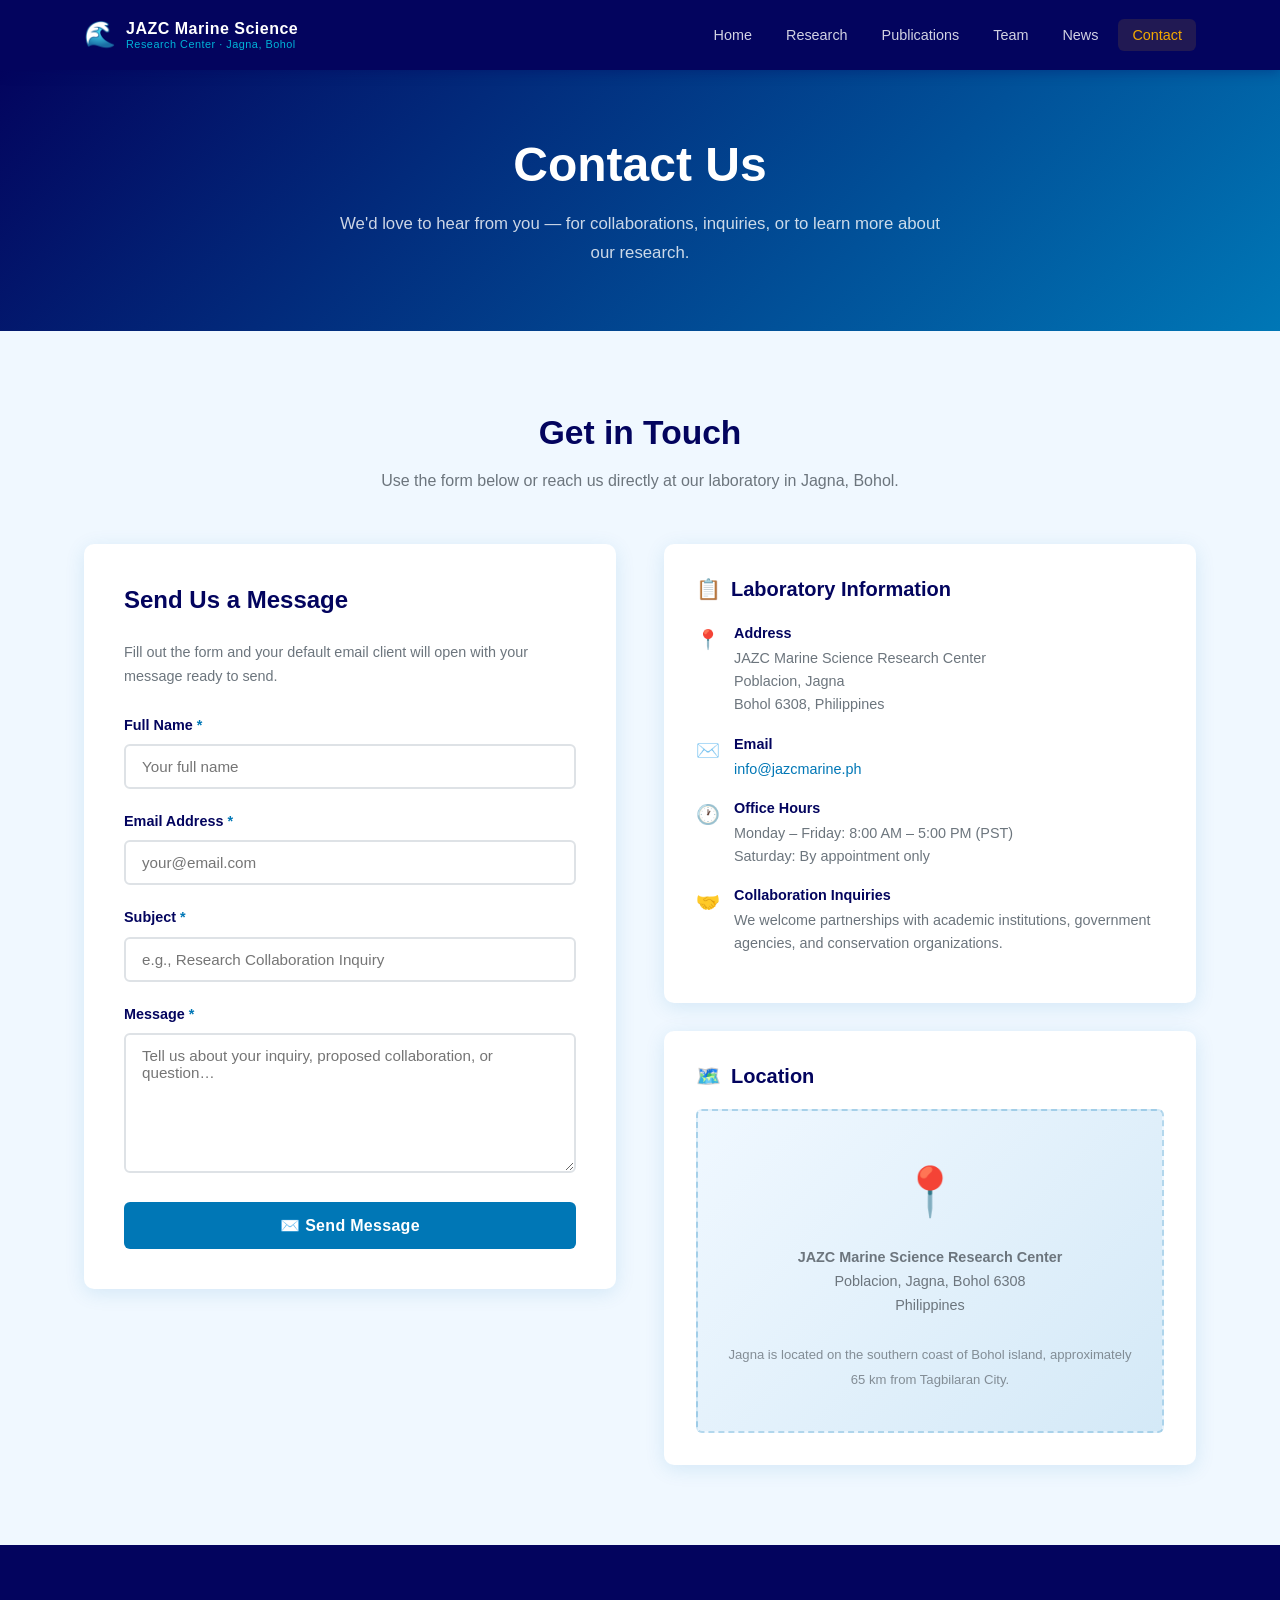
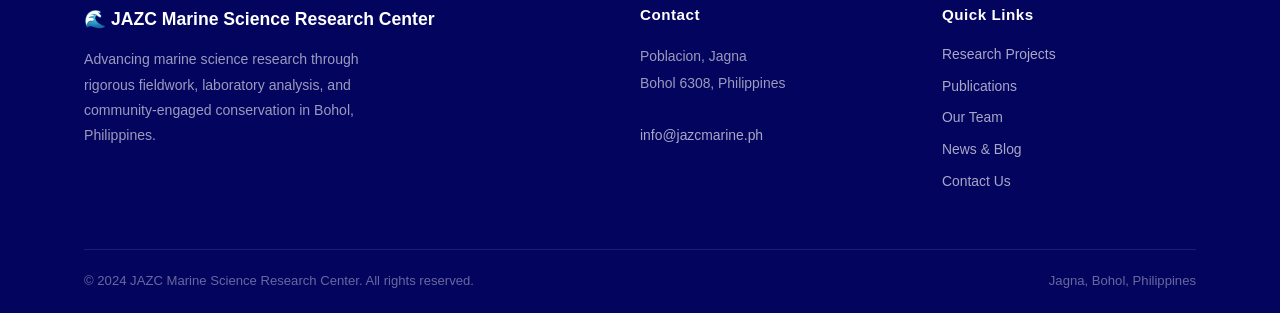
==== contact.html @ 517ee692 "Initial build: JAZC Marine Science Research Center website" ====
<!DOCTYPE html>
<html lang="en">
<head>
  <meta charset="UTF-8" />
  <meta name="viewport" content="width=device-width, initial-scale=1.0" />
  <meta name="description" content="Contact — JAZC Marine Science Research Center. Reach out for research collaborations, inquiries, or to visit our laboratory in Jagna, Bohol." />
  <title>Contact | JAZC Marine Science Research Center</title>
  <link rel="icon" href="data:image/svg+xml,<svg xmlns='http://www.w3.org/2000/svg' viewBox='0 0 100 100'><text y='.9em' font-size='90'>🌊</text></svg>" />
  <link rel="stylesheet" href="style.css" />
</head>
<body class="page-body">

  <!-- ── Navigation ── -->
  <nav class="navbar" role="navigation" aria-label="Main navigation">
    <div class="container">
      <a href="index.html" class="nav-brand" aria-label="JAZC Marine Science Research Center home">
        <span class="brand-icon" aria-hidden="true">🌊</span>
        <span class="brand-text">
          <span class="brand-name">JAZC Marine Science</span>
          <span class="brand-sub">Research Center · Jagna, Bohol</span>
        </span>
      </a>
      <button class="hamburger" aria-label="Toggle navigation menu" aria-expanded="false" aria-controls="nav-menu">
        <span aria-hidden="true"></span>
        <span aria-hidden="true"></span>
        <span aria-hidden="true"></span>
      </button>
      <ul class="nav-links" id="nav-menu" role="menubar">
        <li role="none"><a href="index.html"        class="nav-link" role="menuitem">Home</a></li>
        <li role="none"><a href="research.html"     class="nav-link" role="menuitem">Research</a></li>
        <li role="none"><a href="publications.html" class="nav-link" role="menuitem">Publications</a></li>
        <li role="none"><a href="team.html"         class="nav-link" role="menuitem">Team</a></li>
        <li role="none"><a href="news.html"         class="nav-link" role="menuitem">News</a></li>
        <li role="none"><a href="contact.html"      class="nav-link active" role="menuitem" aria-current="page">Contact</a></li>
      </ul>
    </div>
  </nav>

  <main>
    <!-- ── Page Header ── -->
    <header class="page-header" aria-labelledby="page-title">
      <div class="container">
        <h1 id="page-title">Contact Us</h1>
        <p>We'd love to hear from you — for collaborations, inquiries, or to learn more about our research.</p>
      </div>
    </header>

    <!-- ── Contact Section ── -->
    <section class="contact-section" aria-labelledby="contact-heading">
      <div class="container">
        <h2 id="contact-heading" class="section-title">Get in Touch</h2>
        <p class="section-subtitle">Use the form below or reach us directly at our laboratory in Jagna, Bohol.</p>

        <div class="contact-grid">

          <!-- Left: Form -->
          <div class="contact-form-wrap">
            <h2>Send Us a Message</h2>
            <p style="color:var(--muted);font-size:0.9rem;margin-bottom:24px;">Fill out the form and your default email client will open with your message ready to send.</p>
            <form id="contact-form" novalidate aria-label="Contact form">
              <div class="form-group">
                <label for="name">Full Name <span aria-hidden="true" style="color:var(--primary)">*</span></label>
                <input
                  type="text"
                  id="name"
                  name="name"
                  placeholder="Your full name"
                  required
                  autocomplete="name"
                  aria-required="true"
                />
              </div>
              <div class="form-group">
                <label for="email">Email Address <span aria-hidden="true" style="color:var(--primary)">*</span></label>
                <input
                  type="email"
                  id="email"
                  name="email"
                  placeholder="your@email.com"
                  required
                  autocomplete="email"
                  aria-required="true"
                />
              </div>
              <div class="form-group">
                <label for="subject">Subject <span aria-hidden="true" style="color:var(--primary)">*</span></label>
                <input
                  type="text"
                  id="subject"
                  name="subject"
                  placeholder="e.g., Research Collaboration Inquiry"
                  required
                  aria-required="true"
                />
              </div>
              <div class="form-group">
                <label for="message">Message <span aria-hidden="true" style="color:var(--primary)">*</span></label>
                <textarea
                  id="message"
                  name="message"
                  placeholder="Tell us about your inquiry, proposed collaboration, or question…"
                  required
                  aria-required="true"
                  rows="6"
                ></textarea>
              </div>
              <div id="form-error" role="alert" style="color:#c0392b;font-size:0.88rem;margin-bottom:16px;display:none;"></div>
              <button type="submit" class="btn btn-primary" style="width:100%;font-size:1rem;padding:14px;">
                <span aria-hidden="true">✉️</span> Send Message
              </button>
            </form>
          </div>

          <!-- Right: Info + Map -->
          <div class="contact-info-wrap">
            <div class="contact-info-card">
              <h3><span aria-hidden="true">📋</span> Laboratory Information</h3>
              <div class="info-item">
                <span class="info-icon" aria-hidden="true">📍</span>
                <div class="info-text">
                  <strong>Address</strong>
                  JAZC Marine Science Research Center<br>
                  Poblacion, Jagna<br>
                  Bohol 6308, Philippines
                </div>
              </div>
              <div class="info-item">
                <span class="info-icon" aria-hidden="true">✉️</span>
                <div class="info-text">
                  <strong>Email</strong>
                  <a href="mailto:info@jazcmarine.ph">info@jazcmarine.ph</a>
                </div>
              </div>
              <div class="info-item">
                <span class="info-icon" aria-hidden="true">🕐</span>
                <div class="info-text">
                  <strong>Office Hours</strong>
                  Monday – Friday: 8:00 AM – 5:00 PM (PST)<br>
                  Saturday: By appointment only
                </div>
              </div>
              <div class="info-item">
                <span class="info-icon" aria-hidden="true">🤝</span>
                <div class="info-text">
                  <strong>Collaboration Inquiries</strong>
                  We welcome partnerships with academic institutions, government agencies, and conservation organizations.
                </div>
              </div>
            </div>

            <!-- Map Placeholder -->
            <div class="contact-info-card">
              <h3><span aria-hidden="true">🗺️</span> Location</h3>
              <div class="map-placeholder" role="img" aria-label="Map placeholder showing laboratory location in Jagna, Bohol, Philippines">
                <span class="map-icon" aria-hidden="true">📍</span>
                <strong>JAZC Marine Science Research Center</strong><br>
                Poblacion, Jagna, Bohol 6308<br>
                Philippines<br><br>
                <span style="font-size:0.82rem;opacity:0.8">Jagna is located on the southern coast of Bohol island, approximately 65 km from Tagbilaran City.</span>
              </div>
            </div>
          </div>

        </div>
      </div>
    </section>
  </main>

  <!-- ── Footer ── -->
  <footer class="footer" role="contentinfo">
    <div class="container">
      <div class="footer-grid">
        <div class="footer-brand">
          <span class="brand-name">🌊 JAZC Marine Science Research Center</span>
          <p>Advancing marine science research through rigorous fieldwork, laboratory analysis, and community-engaged conservation in Bohol, Philippines.</p>
        </div>
        <div class="footer-col">
          <h4>Contact</h4>
          <address>
            Poblacion, Jagna<br>
            Bohol 6308, Philippines<br><br>
            <a href="mailto:info@jazcmarine.ph">info@jazcmarine.ph</a>
          </address>
        </div>
        <div class="footer-col">
          <h4>Quick Links</h4>
          <nav aria-label="Footer navigation">
            <a href="research.html">Research Projects</a>
            <a href="publications.html">Publications</a>
            <a href="team.html">Our Team</a>
            <a href="news.html">News &amp; Blog</a>
            <a href="contact.html">Contact Us</a>
          </nav>
        </div>
      </div>
      <div class="footer-bottom">
        <p>&copy; 2024 JAZC Marine Science Research Center. All rights reserved.</p>
        <p>Jagna, Bohol, Philippines</p>
      </div>
    </div>
  </footer>

  <script>
    // ── Hamburger ──
    const hamburger = document.querySelector('.hamburger');
    const navLinks  = document.querySelector('.nav-links');
    hamburger.addEventListener('click', () => {
      const expanded = hamburger.getAttribute('aria-expanded') === 'true';
      hamburger.setAttribute('aria-expanded', String(!expanded));
      navLinks.classList.toggle('open');
    });
    document.addEventListener('click', (e) => {
      if (!hamburger.contains(e.target) && !navLinks.contains(e.target)) {
        hamburger.setAttribute('aria-expanded', 'false');
        navLinks.classList.remove('open');
      }
    });

    // ── Contact Form (mailto) ──
    document.getElementById('contact-form').addEventListener('submit', (e) => {
      e.preventDefault();

      const name    = document.getElementById('name').value.trim();
      const email   = document.getElementById('email').value.trim();
      const subject = document.getElementById('subject').value.trim();
      const message = document.getElementById('message').value.trim();
      const errorEl = document.getElementById('form-error');

      // Basic validation
      if (!name || !email || !subject || !message) {
        errorEl.textContent = 'Please fill in all required fields.';
        errorEl.style.display = 'block';
        return;
      }

      const emailRegex = /^[^\s@]+@[^\s@]+\.[^\s@]+$/;
      if (!emailRegex.test(email)) {
        errorEl.textContent = 'Please enter a valid email address.';
        errorEl.style.display = 'block';
        return;
      }

      errorEl.style.display = 'none';

      const body = `Dear JAZC Marine Science Research Center,\n\nMy name is ${name} (${email}).\n\n${message}\n\nBest regards,\n${name}`;
      const mailto = `mailto:info@jazcmarine.ph?subject=${encodeURIComponent(subject)}&body=${encodeURIComponent(body)}`;
      window.location.href = mailto;
    });

    // Clear error on input
    ['name','email','subject','message'].forEach(id => {
      document.getElementById(id).addEventListener('input', () => {
        document.getElementById('form-error').style.display = 'none';
      });
    });
  </script>
</body>
</html>
---- style.css ----
/* ============================================================
   JAZC Marine Science Research Center — Main Stylesheet
   ============================================================ */

/* ── CSS Variables ── */
:root {
  --primary:       #0077b6;
  --primary-dark:  #005f92;
  --primary-light: #00b4d8;
  --secondary:     #ffffff;
  --accent:        #f4a900;
  --accent-dark:   #d4920a;
  --dark:          #03045e;
  --body-text:     #2c3e50;
  --muted:         #6c757d;
  --light-bg:      #f0f8ff;
  --card-bg:       #ffffff;
  --border:        #dee2e6;
  --shadow:        0 4px 20px rgba(0, 119, 182, 0.12);
  --shadow-hover:  0 8px 30px rgba(0, 119, 182, 0.22);
  --radius:        10px;
  --radius-sm:     6px;
  --transition:    0.3s ease;
  --nav-height:    70px;
  --font:          'Segoe UI', Tahoma, Geneva, Verdana, sans-serif;
}

/* ── Reset & Base ── */
*, *::before, *::after {
  margin: 0;
  padding: 0;
  box-sizing: border-box;
}

html {
  scroll-behavior: smooth;
  font-size: 16px;
}

body {
  font-family: var(--font);
  color: var(--body-text);
  background: var(--secondary);
  line-height: 1.7;
  -webkit-font-smoothing: antialiased;
}

img {
  max-width: 100%;
  display: block;
}

a {
  color: var(--primary);
  text-decoration: none;
  transition: color var(--transition);
}

a:hover {
  color: var(--primary-dark);
}

ul {
  list-style: none;
}

/* ── Page Fade-in Animation ── */
@keyframes fadeInUp {
  from { opacity: 0; transform: translateY(24px); }
  to   { opacity: 1; transform: translateY(0); }
}

@keyframes fadeIn {
  from { opacity: 0; }
  to   { opacity: 1; }
}

.page-body {
  animation: fadeIn 0.6s ease forwards;
}

/* ── Layout / Container ── */
.container {
  max-width: 1160px;
  margin: 0 auto;
  padding: 0 24px;
}

section {
  padding: 80px 0;
}

/* ── Typography ── */
h1, h2, h3, h4, h5 {
  line-height: 1.3;
  color: var(--dark);
}

h1 { font-size: clamp(2rem, 5vw, 3rem); }
h2 { font-size: clamp(1.5rem, 3vw, 2.1rem); }
h3 { font-size: 1.25rem; }
h4 { font-size: 1.05rem; }

.section-title {
  text-align: center;
  margin-bottom: 12px;
  color: var(--dark);
}

.section-subtitle {
  text-align: center;
  color: var(--muted);
  margin-bottom: 50px;
  max-width: 600px;
  margin-left: auto;
  margin-right: auto;
}

/* ── Buttons ── */
.btn {
  display: inline-block;
  padding: 12px 28px;
  border-radius: var(--radius-sm);
  font-size: 0.95rem;
  font-weight: 600;
  cursor: pointer;
  border: none;
  transition: all var(--transition);
  text-align: center;
  letter-spacing: 0.3px;
}

.btn-primary {
  background: var(--primary);
  color: var(--secondary);
}

.btn-primary:hover {
  background: var(--primary-dark);
  color: var(--secondary);
  transform: translateY(-2px);
  box-shadow: 0 6px 20px rgba(0, 119, 182, 0.35);
}

.btn-accent {
  background: var(--accent);
  color: var(--dark);
}

.btn-accent:hover {
  background: var(--accent-dark);
  color: var(--dark);
  transform: translateY(-2px);
  box-shadow: 0 6px 20px rgba(244, 169, 0, 0.4);
}

.btn-outline {
  background: transparent;
  color: var(--primary);
  border: 2px solid var(--primary);
}

.btn-outline:hover {
  background: var(--primary);
  color: white;
  transform: translateY(-2px);
}

.btn-ghost {
  background: rgba(255, 255, 255, 0.15);
  color: white;
  border: 2px solid rgba(255, 255, 255, 0.5);
}

.btn-ghost:hover {
  background: rgba(255, 255, 255, 0.28);
  color: white;
  border-color: rgba(255, 255, 255, 0.85);
  transform: translateY(-2px);
  box-shadow: 0 6px 20px rgba(0, 0, 0, 0.2);
}

.btn-sm {
  padding: 8px 18px;
  font-size: 0.85rem;
}

/* ── Navbar ── */
.navbar {
  position: sticky;
  top: 0;
  z-index: 1000;
  background: var(--dark);
  height: var(--nav-height);
  box-shadow: 0 2px 12px rgba(3, 4, 94, 0.3);
}

.navbar .container {
  display: flex;
  align-items: center;
  justify-content: space-between;
  height: 100%;
}

.nav-brand {
  display: flex;
  align-items: center;
  gap: 10px;
  text-decoration: none;
}

.nav-brand .brand-icon {
  font-size: 1.6rem;
  line-height: 1;
}

.nav-brand .brand-text {
  display: flex;
  flex-direction: column;
  line-height: 1.2;
}

.nav-brand .brand-name {
  font-size: 1rem;
  font-weight: 700;
  color: var(--secondary);
  letter-spacing: 0.5px;
}

.nav-brand .brand-sub {
  font-size: 0.68rem;
  color: var(--primary-light);
  letter-spacing: 0.5px;
  font-weight: 400;
}

.nav-links {
  display: flex;
  align-items: center;
  gap: 6px;
}

.nav-links .nav-link {
  color: rgba(255, 255, 255, 0.82);
  padding: 8px 14px;
  border-radius: var(--radius-sm);
  font-size: 0.9rem;
  font-weight: 500;
  transition: all var(--transition);
  position: relative;
}

.nav-links .nav-link:hover,
.nav-links .nav-link.active {
  color: var(--secondary);
  background: rgba(255, 255, 255, 0.1);
}

.nav-links .nav-link.active {
  color: var(--accent);
  background: rgba(244, 169, 0, 0.12);
}

/* Hamburger */
.hamburger {
  display: none;
  flex-direction: column;
  gap: 5px;
  background: none;
  border: none;
  cursor: pointer;
  padding: 8px;
  border-radius: 4px;
  transition: background var(--transition);
}

.hamburger:hover {
  background: rgba(255,255,255,0.1);
}

.hamburger span {
  display: block;
  width: 24px;
  height: 2px;
  background: white;
  border-radius: 2px;
  transition: all var(--transition);
}

.hamburger[aria-expanded="true"] span:nth-child(1) {
  transform: translateY(7px) rotate(45deg);
}
.hamburger[aria-expanded="true"] span:nth-child(2) {
  opacity: 0;
}
.hamburger[aria-expanded="true"] span:nth-child(3) {
  transform: translateY(-7px) rotate(-45deg);
}

/* ── Hero Section ── */
.hero {
  min-height: calc(100vh - var(--nav-height));
  background:
    linear-gradient(160deg, rgba(3,4,94,0.88) 0%, rgba(0,119,182,0.75) 60%, rgba(0,180,216,0.6) 100%),
    radial-gradient(ellipse at top right, #00b4d8 0%, #0077b6 40%, #03045e 100%);
  display: flex;
  align-items: center;
  justify-content: center;
  text-align: center;
  padding: 60px 24px;
  position: relative;
  overflow: hidden;
}

.hero::before {
  content: '';
  position: absolute;
  inset: 0;
  background: url("data:image/svg+xml,%3Csvg xmlns='http://www.w3.org/2000/svg' viewBox='0 0 1440 120'%3E%3Cpath fill='rgba(255,255,255,0.04)' d='M0,64L48,69.3C96,75,192,85,288,80C384,75,480,53,576,48C672,43,768,53,864,64C960,75,1056,85,1152,80C1248,75,1344,53,1392,42.7L1440,32L1440,120L0,120Z'/%3E%3C/svg%3E") bottom / cover no-repeat;
}

.hero-content {
  max-width: 780px;
  animation: fadeInUp 0.9s ease forwards;
}

.hero-badge {
  display: inline-block;
  background: rgba(244, 169, 0, 0.2);
  color: var(--accent);
  border: 1px solid rgba(244, 169, 0, 0.4);
  padding: 6px 18px;
  border-radius: 50px;
  font-size: 0.8rem;
  font-weight: 600;
  letter-spacing: 1.5px;
  text-transform: uppercase;
  margin-bottom: 24px;
}

.hero h1 {
  color: white;
  font-size: clamp(2.2rem, 5vw, 3.4rem);
  margin-bottom: 20px;
  text-shadow: 0 2px 8px rgba(0,0,0,0.2);
}

.hero-tagline {
  font-size: clamp(1rem, 2vw, 1.25rem);
  color: rgba(255, 255, 255, 0.88);
  margin-bottom: 16px;
  line-height: 1.6;
}

.hero-location {
  font-size: 0.9rem;
  color: rgba(255, 255, 255, 0.65);
  margin-bottom: 40px;
  display: flex;
  align-items: center;
  justify-content: center;
  gap: 6px;
}

.hero-actions {
  display: flex;
  gap: 16px;
  justify-content: center;
  flex-wrap: wrap;
}

.hero .btn-hero {
  padding: 14px 36px;
  font-size: 1rem;
  border-radius: 50px;
}

/* ── Page Header ── */
.page-header {
  background: linear-gradient(135deg, var(--dark) 0%, var(--primary) 100%);
  padding: 64px 0;
  text-align: center;
  color: white;
}

.page-header h1 {
  color: white;
  margin-bottom: 14px;
}

.page-header p {
  color: rgba(255,255,255,0.8);
  font-size: 1.05rem;
  max-width: 600px;
  margin: 0 auto;
}

/* ── Cards ── */
.card {
  background: var(--card-bg);
  border-radius: var(--radius);
  padding: 28px;
  box-shadow: var(--shadow);
  transition: all var(--transition);
  border: 1px solid rgba(0, 119, 182, 0.08);
}

.card:hover {
  transform: translateY(-6px);
  box-shadow: var(--shadow-hover);
  border-color: rgba(0, 119, 182, 0.2);
}

/* ── Mission & Vision ── */
.mission-vision {
  background: var(--light-bg);
}

.mv-grid {
  display: grid;
  grid-template-columns: 1fr 1fr;
  gap: 32px;
}

.mv-card {
  background: white;
  border-radius: var(--radius);
  padding: 40px;
  box-shadow: var(--shadow);
  border-top: 4px solid var(--primary);
  transition: transform var(--transition);
}

.mv-card:hover {
  transform: translateY(-4px);
}

.mv-card.vision {
  border-top-color: var(--accent);
}

.mv-icon {
  font-size: 2.5rem;
  margin-bottom: 16px;
}

.mv-card h3 {
  color: var(--dark);
  font-size: 1.4rem;
  margin-bottom: 16px;
}

.mv-card p {
  color: var(--muted);
  line-height: 1.8;
}

/* ── Research Focus Cards ── */
.focus-cards {
  background: white;
}

.focus-grid {
  display: grid;
  grid-template-columns: repeat(auto-fit, minmax(230px, 1fr));
  gap: 24px;
}

.focus-card {
  text-align: center;
  padding: 36px 24px;
  border-radius: var(--radius);
  background: var(--light-bg);
  border: 1px solid rgba(0, 119, 182, 0.1);
  transition: all var(--transition);
  cursor: default;
}

.focus-card:hover {
  background: var(--primary);
  border-color: var(--primary);
  transform: translateY(-6px);
  box-shadow: var(--shadow-hover);
}

.focus-card:hover h3,
.focus-card:hover p {
  color: white;
}

.focus-icon {
  font-size: 3rem;
  margin-bottom: 16px;
  display: block;
}

.focus-card h3 {
  color: var(--dark);
  margin-bottom: 10px;
  transition: color var(--transition);
}

.focus-card p {
  color: var(--muted);
  font-size: 0.9rem;
  transition: color var(--transition);
}

/* ── Latest News (Homepage) ── */
.latest-news {
  background: var(--light-bg);
}

.news-preview-grid {
  display: grid;
  grid-template-columns: repeat(auto-fit, minmax(300px, 1fr));
  gap: 28px;
  margin-bottom: 40px;
}

.news-preview-card {
  background: white;
  border-radius: var(--radius);
  padding: 28px;
  box-shadow: var(--shadow);
  border-left: 4px solid var(--primary);
  transition: all var(--transition);
  display: flex;
  flex-direction: column;
}

.news-preview-card:hover {
  transform: translateY(-5px);
  box-shadow: var(--shadow-hover);
}

.news-category-tag {
  display: inline-block;
  font-size: 0.72rem;
  font-weight: 700;
  text-transform: uppercase;
  letter-spacing: 1px;
  padding: 4px 12px;
  border-radius: 50px;
  background: rgba(0, 119, 182, 0.1);
  color: var(--primary);
  margin-bottom: 12px;
}

.news-category-tag.field-work { background: rgba(0,150,80,0.1); color: #00693e; }
.news-category-tag.lab-news   { background: rgba(244,169,0,0.15); color: #8a6000; }
.news-category-tag.publications { background: rgba(100,0,150,0.1); color: #5a0080; }

.news-preview-card h3 {
  color: var(--dark);
  font-size: 1.05rem;
  margin-bottom: 10px;
  flex: 1;
}

.news-date {
  font-size: 0.82rem;
  color: var(--muted);
  margin-bottom: 10px;
  display: flex;
  align-items: center;
  gap: 5px;
}

.news-excerpt {
  color: var(--muted);
  font-size: 0.9rem;
  line-height: 1.7;
  margin-bottom: 18px;
}

.news-preview-footer {
  margin-top: auto;
}

.section-cta {
  text-align: center;
}

/* ── CTA Banner ── */
.cta-banner {
  background: linear-gradient(135deg, var(--accent) 0%, var(--accent-dark) 100%);
  padding: 70px 0;
  text-align: center;
}

.cta-banner h2 {
  color: var(--dark);
  font-size: clamp(1.6rem, 3vw, 2.2rem);
  margin-bottom: 14px;
}

.cta-banner p {
  color: rgba(3, 4, 94, 0.75);
  font-size: 1.05rem;
  margin-bottom: 32px;
  max-width: 500px;
  margin-left: auto;
  margin-right: auto;
}

.cta-banner .btn-primary {
  background: var(--dark);
  font-size: 1rem;
  padding: 14px 36px;
}

.cta-banner .btn-primary:hover {
  background: var(--primary);
}

/* ── Filter Buttons ── */
.filter-bar {
  display: flex;
  flex-wrap: wrap;
  gap: 10px;
  margin-bottom: 36px;
}

.filter-btn {
  padding: 9px 20px;
  border: 2px solid var(--border);
  background: white;
  color: var(--muted);
  border-radius: 50px;
  font-size: 0.88rem;
  font-weight: 600;
  cursor: pointer;
  transition: all var(--transition);
}

.filter-btn:hover {
  border-color: var(--primary);
  color: var(--primary);
}

.filter-btn.active {
  background: var(--primary);
  border-color: var(--primary);
  color: white;
}

/* ── Project Cards ── */
.projects-grid {
  display: grid;
  grid-template-columns: repeat(auto-fill, minmax(320px, 1fr));
  gap: 28px;
}

.project-card {
  background: white;
  border-radius: var(--radius);
  padding: 28px;
  box-shadow: var(--shadow);
  border: 1px solid var(--border);
  transition: all var(--transition);
  display: flex;
  flex-direction: column;
  gap: 12px;
}

.project-card:hover {
  transform: translateY(-5px);
  box-shadow: var(--shadow-hover);
  border-color: rgba(0,119,182,0.25);
}

.project-card-header {
  display: flex;
  justify-content: space-between;
  align-items: flex-start;
  gap: 12px;
}

.project-title {
  font-size: 1.05rem;
  font-weight: 700;
  color: var(--dark);
  line-height: 1.4;
  flex: 1;
}

.status-badge {
  display: inline-flex;
  align-items: center;
  gap: 5px;
  font-size: 0.72rem;
  font-weight: 700;
  text-transform: uppercase;
  letter-spacing: 0.8px;
  padding: 4px 12px;
  border-radius: 50px;
  white-space: nowrap;
  flex-shrink: 0;
}

.status-badge.ongoing {
  background: rgba(0, 150, 80, 0.12);
  color: #00693e;
}

.status-badge.ongoing::before { content: '●'; font-size: 0.5rem; }

.status-badge.completed {
  background: rgba(0, 119, 182, 0.1);
  color: var(--primary);
}

.status-badge.completed::before { content: '✓'; }

.project-meta {
  display: flex;
  flex-wrap: wrap;
  gap: 8px;
}

.meta-tag {
  font-size: 0.78rem;
  padding: 3px 10px;
  border-radius: 4px;
  font-weight: 600;
}

.meta-category {
  background: rgba(0, 119, 182, 0.08);
  color: var(--primary);
}

.project-researcher {
  font-size: 0.88rem;
  color: var(--muted);
  display: flex;
  align-items: center;
  gap: 6px;
}

.project-description {
  font-size: 0.9rem;
  color: #555;
  line-height: 1.7;
  flex: 1;
}

.project-date {
  font-size: 0.82rem;
  color: var(--muted);
  border-top: 1px solid var(--border);
  padding-top: 12px;
  margin-top: auto;
}

/* ── Search Bar ── */
.search-bar {
  margin-bottom: 36px;
}

.search-input-wrap {
  position: relative;
  max-width: 520px;
}

.search-icon {
  position: absolute;
  left: 16px;
  top: 50%;
  transform: translateY(-50%);
  font-size: 1rem;
  color: var(--muted);
  pointer-events: none;
}

.search-input {
  width: 100%;
  padding: 14px 16px 14px 44px;
  border: 2px solid var(--border);
  border-radius: var(--radius-sm);
  font-size: 0.95rem;
  font-family: var(--font);
  color: var(--body-text);
  transition: border-color var(--transition);
  outline: none;
}

.search-input:focus {
  border-color: var(--primary);
  box-shadow: 0 0 0 3px rgba(0, 119, 182, 0.12);
}

/* ── Publications ── */
.publications-list {
  display: flex;
  flex-direction: column;
  gap: 20px;
}

.pub-card {
  background: white;
  border-radius: var(--radius);
  padding: 28px;
  box-shadow: var(--shadow);
  border-left: 4px solid var(--primary);
  transition: all var(--transition);
}

.pub-card:hover {
  transform: translateX(4px);
  box-shadow: var(--shadow-hover);
}

.pub-title {
  font-size: 1.05rem;
  font-weight: 700;
  color: var(--dark);
  margin-bottom: 8px;
  line-height: 1.4;
}

.pub-authors {
  font-size: 0.9rem;
  color: var(--body-text);
  margin-bottom: 6px;
}

.pub-citation {
  font-size: 0.88rem;
  color: var(--muted);
  font-style: italic;
  margin-bottom: 14px;
}

.pub-doi {
  display: inline-flex;
  align-items: center;
  gap: 6px;
  font-size: 0.82rem;
  color: var(--primary);
  background: rgba(0,119,182,0.08);
  padding: 5px 14px;
  border-radius: 4px;
  font-weight: 600;
  transition: all var(--transition);
}

.pub-doi:hover {
  background: var(--primary);
  color: white;
}

/* ── Team ── */
.team-grid {
  display: grid;
  grid-template-columns: repeat(auto-fill, minmax(270px, 1fr));
  gap: 28px;
}

.team-card {
  background: white;
  border-radius: var(--radius);
  padding: 36px 28px;
  box-shadow: var(--shadow);
  text-align: center;
  transition: all var(--transition);
  border: 1px solid var(--border);
}

.team-card:hover {
  transform: translateY(-6px);
  box-shadow: var(--shadow-hover);
  border-color: rgba(0,119,182,0.25);
}

.avatar {
  width: 90px;
  height: 90px;
  border-radius: 50%;
  background: linear-gradient(135deg, var(--primary) 0%, var(--dark) 100%);
  display: flex;
  align-items: center;
  justify-content: center;
  font-size: 1.6rem;
  font-weight: 700;
  color: white;
  margin: 0 auto 20px;
  letter-spacing: 1px;
  box-shadow: 0 4px 15px rgba(0, 119, 182, 0.3);
}

.team-name {
  font-size: 1.1rem;
  font-weight: 700;
  color: var(--dark);
  margin-bottom: 6px;
}

.team-role {
  font-size: 0.88rem;
  color: var(--primary);
  font-weight: 600;
  margin-bottom: 8px;
}

.team-specialization {
  font-size: 0.85rem;
  color: var(--muted);
  margin-bottom: 20px;
  line-height: 1.5;
}

.team-links {
  display: flex;
  gap: 10px;
  justify-content: center;
  flex-wrap: wrap;
}

.team-link {
  font-size: 0.8rem;
  padding: 5px 14px;
  border-radius: 4px;
  border: 1px solid var(--border);
  color: var(--muted);
  transition: all var(--transition);
  display: flex;
  align-items: center;
  gap: 5px;
}

.team-link:hover {
  border-color: var(--primary);
  color: var(--primary);
  background: rgba(0,119,182,0.06);
}

/* ── News Cards ── */
.news-grid {
  display: grid;
  grid-template-columns: repeat(auto-fill, minmax(320px, 1fr));
  gap: 28px;
}

.news-card {
  background: white;
  border-radius: var(--radius);
  box-shadow: var(--shadow);
  overflow: hidden;
  border: 1px solid var(--border);
  transition: all var(--transition);
  display: flex;
  flex-direction: column;
}

.news-card:hover {
  transform: translateY(-5px);
  box-shadow: var(--shadow-hover);
  border-color: rgba(0,119,182,0.2);
}

.news-card-header {
  background: linear-gradient(135deg, var(--dark), var(--primary));
  padding: 28px;
  position: relative;
  min-height: 80px;
  display: flex;
  align-items: flex-end;
}

.news-card-body {
  padding: 24px;
  flex: 1;
  display: flex;
  flex-direction: column;
}

.news-card h3 {
  color: var(--dark);
  font-size: 1rem;
  margin-bottom: 12px;
  line-height: 1.4;
}

.news-card .news-date {
  margin-bottom: 12px;
}

.news-card .news-excerpt {
  flex: 1;
  margin-bottom: 20px;
}

.news-card-footer {
  margin-top: auto;
}

/* ── Contact ── */
.contact-section {
  background: var(--light-bg);
}

.contact-grid {
  display: grid;
  grid-template-columns: 1fr 1fr;
  gap: 48px;
  align-items: start;
}

.contact-form-wrap {
  background: white;
  padding: 40px;
  border-radius: var(--radius);
  box-shadow: var(--shadow);
}

.contact-form-wrap h2 {
  margin-bottom: 24px;
  font-size: 1.5rem;
}

.form-group {
  margin-bottom: 20px;
}

.form-group label {
  display: block;
  font-size: 0.9rem;
  font-weight: 600;
  color: var(--dark);
  margin-bottom: 7px;
}

.form-group input,
.form-group select,
.form-group textarea {
  width: 100%;
  padding: 12px 16px;
  border: 2px solid var(--border);
  border-radius: var(--radius-sm);
  font-size: 0.95rem;
  font-family: var(--font);
  color: var(--body-text);
  outline: none;
  transition: border-color var(--transition);
  background: white;
}

.form-group input:focus,
.form-group textarea:focus {
  border-color: var(--primary);
  box-shadow: 0 0 0 3px rgba(0, 119, 182, 0.1);
}

.form-group textarea {
  resize: vertical;
  min-height: 140px;
}

.contact-info-wrap {
  display: flex;
  flex-direction: column;
  gap: 28px;
}

.contact-info-card {
  background: white;
  padding: 32px;
  border-radius: var(--radius);
  box-shadow: var(--shadow);
}

.contact-info-card h3 {
  color: var(--dark);
  margin-bottom: 20px;
  display: flex;
  align-items: center;
  gap: 10px;
}

.info-item {
  display: flex;
  gap: 14px;
  margin-bottom: 16px;
  align-items: flex-start;
}

.info-icon {
  font-size: 1.2rem;
  flex-shrink: 0;
  margin-top: 2px;
}

.info-text {
  font-size: 0.9rem;
  color: var(--muted);
  line-height: 1.6;
}

.info-text strong {
  color: var(--dark);
  display: block;
  margin-bottom: 2px;
}

.map-placeholder {
  background: linear-gradient(135deg, var(--light-bg) 0%, #d4e9f7 100%);
  border-radius: var(--radius-sm);
  padding: 40px 24px;
  text-align: center;
  border: 2px dashed rgba(0, 119, 182, 0.25);
  color: var(--muted);
  font-size: 0.9rem;
  line-height: 1.7;
  margin-top: 8px;
}

.map-placeholder .map-icon {
  font-size: 3rem;
  margin-bottom: 12px;
  display: block;
}

/* ── Utility ── */
.text-center { text-align: center; }
.mt-4 { margin-top: 40px; }
.no-results {
  text-align: center;
  padding: 60px 20px;
  color: var(--muted);
  font-size: 1rem;
}
.no-results .no-results-icon { font-size: 3rem; display: block; margin-bottom: 12px; }

/* ── Footer ── */
.footer {
  background: var(--dark);
  color: rgba(255, 255, 255, 0.75);
  padding: 60px 0 0;
}

.footer-grid {
  display: grid;
  grid-template-columns: 2fr 1fr 1fr;
  gap: 48px;
  padding-bottom: 48px;
}

.footer-brand .brand-name {
  font-size: 1.1rem;
  font-weight: 700;
  color: white;
  margin-bottom: 12px;
  display: block;
}

.footer-brand p {
  font-size: 0.88rem;
  line-height: 1.8;
  color: rgba(255,255,255,0.6);
  max-width: 320px;
}

.footer h4 {
  color: white;
  font-size: 0.95rem;
  margin-bottom: 18px;
  letter-spacing: 0.5px;
}

.footer-col p,
.footer-col address {
  font-size: 0.87rem;
  line-height: 1.9;
  font-style: normal;
  color: rgba(255,255,255,0.6);
}

.footer-col a {
  color: rgba(255, 255, 255, 0.65);
  display: block;
  margin-bottom: 8px;
  font-size: 0.87rem;
  transition: color var(--transition);
}

.footer-col a:hover {
  color: var(--accent);
}

.footer-bottom {
  border-top: 1px solid rgba(255, 255, 255, 0.1);
  padding: 20px 0;
  display: flex;
  align-items: center;
  justify-content: space-between;
  flex-wrap: wrap;
  gap: 10px;
  font-size: 0.82rem;
  color: rgba(255, 255, 255, 0.4);
}

.footer-bottom a {
  color: rgba(255,255,255,0.5);
  font-size: 0.82rem;
}

.footer-bottom a:hover {
  color: var(--accent);
}

/* ── Loading State ── */
.loading {
  display: flex;
  justify-content: center;
  align-items: center;
  gap: 10px;
  padding: 60px 20px;
  color: var(--muted);
}

.spinner {
  width: 24px;
  height: 24px;
  border: 3px solid var(--border);
  border-top-color: var(--primary);
  border-radius: 50%;
  animation: spin 0.8s linear infinite;
}

@keyframes spin {
  to { transform: rotate(360deg); }
}

/* ── Responsive ── */
@media (max-width: 900px) {
  .mv-grid {
    grid-template-columns: 1fr;
  }

  .footer-grid {
    grid-template-columns: 1fr 1fr;
  }

  .footer-brand {
    grid-column: 1 / -1;
  }

  .contact-grid {
    grid-template-columns: 1fr;
  }
}

@media (max-width: 768px) {
  section { padding: 60px 0; }

  .hamburger { display: flex; }

  .nav-links {
    display: none;
    position: absolute;
    top: var(--nav-height);
    left: 0;
    right: 0;
    background: var(--dark);
    flex-direction: column;
    padding: 16px 24px 24px;
    gap: 4px;
    border-top: 1px solid rgba(255,255,255,0.08);
    box-shadow: 0 8px 24px rgba(0,0,0,0.2);
  }

  .nav-links.open {
    display: flex;
  }

  .nav-links .nav-link {
    padding: 12px 16px;
    border-radius: var(--radius-sm);
    width: 100%;
  }

  .navbar {
    position: sticky;
  }

  .hero {
    min-height: 88vh;
    padding: 50px 20px;
  }

  .hero-actions {
    flex-direction: column;
    align-items: center;
  }

  .hero .btn-hero {
    width: 100%;
    max-width: 280px;
  }

  .footer-grid {
    grid-template-columns: 1fr;
    gap: 32px;
  }

  .footer-brand {
    grid-column: 1;
  }

  .contact-form-wrap {
    padding: 28px 20px;
  }

  .mv-card { padding: 28px; }

  .filter-bar {
    gap: 8px;
  }

  .projects-grid,
  .news-grid {
    grid-template-columns: 1fr;
  }

  .team-grid {
    grid-template-columns: repeat(auto-fill, minmax(230px, 1fr));
  }
}

@media (max-width: 480px) {
  .container { padding: 0 16px; }
  .page-header { padding: 48px 0; }
  .focus-grid { grid-template-columns: 1fr 1fr; }
  .news-preview-grid { grid-template-columns: 1fr; }
}
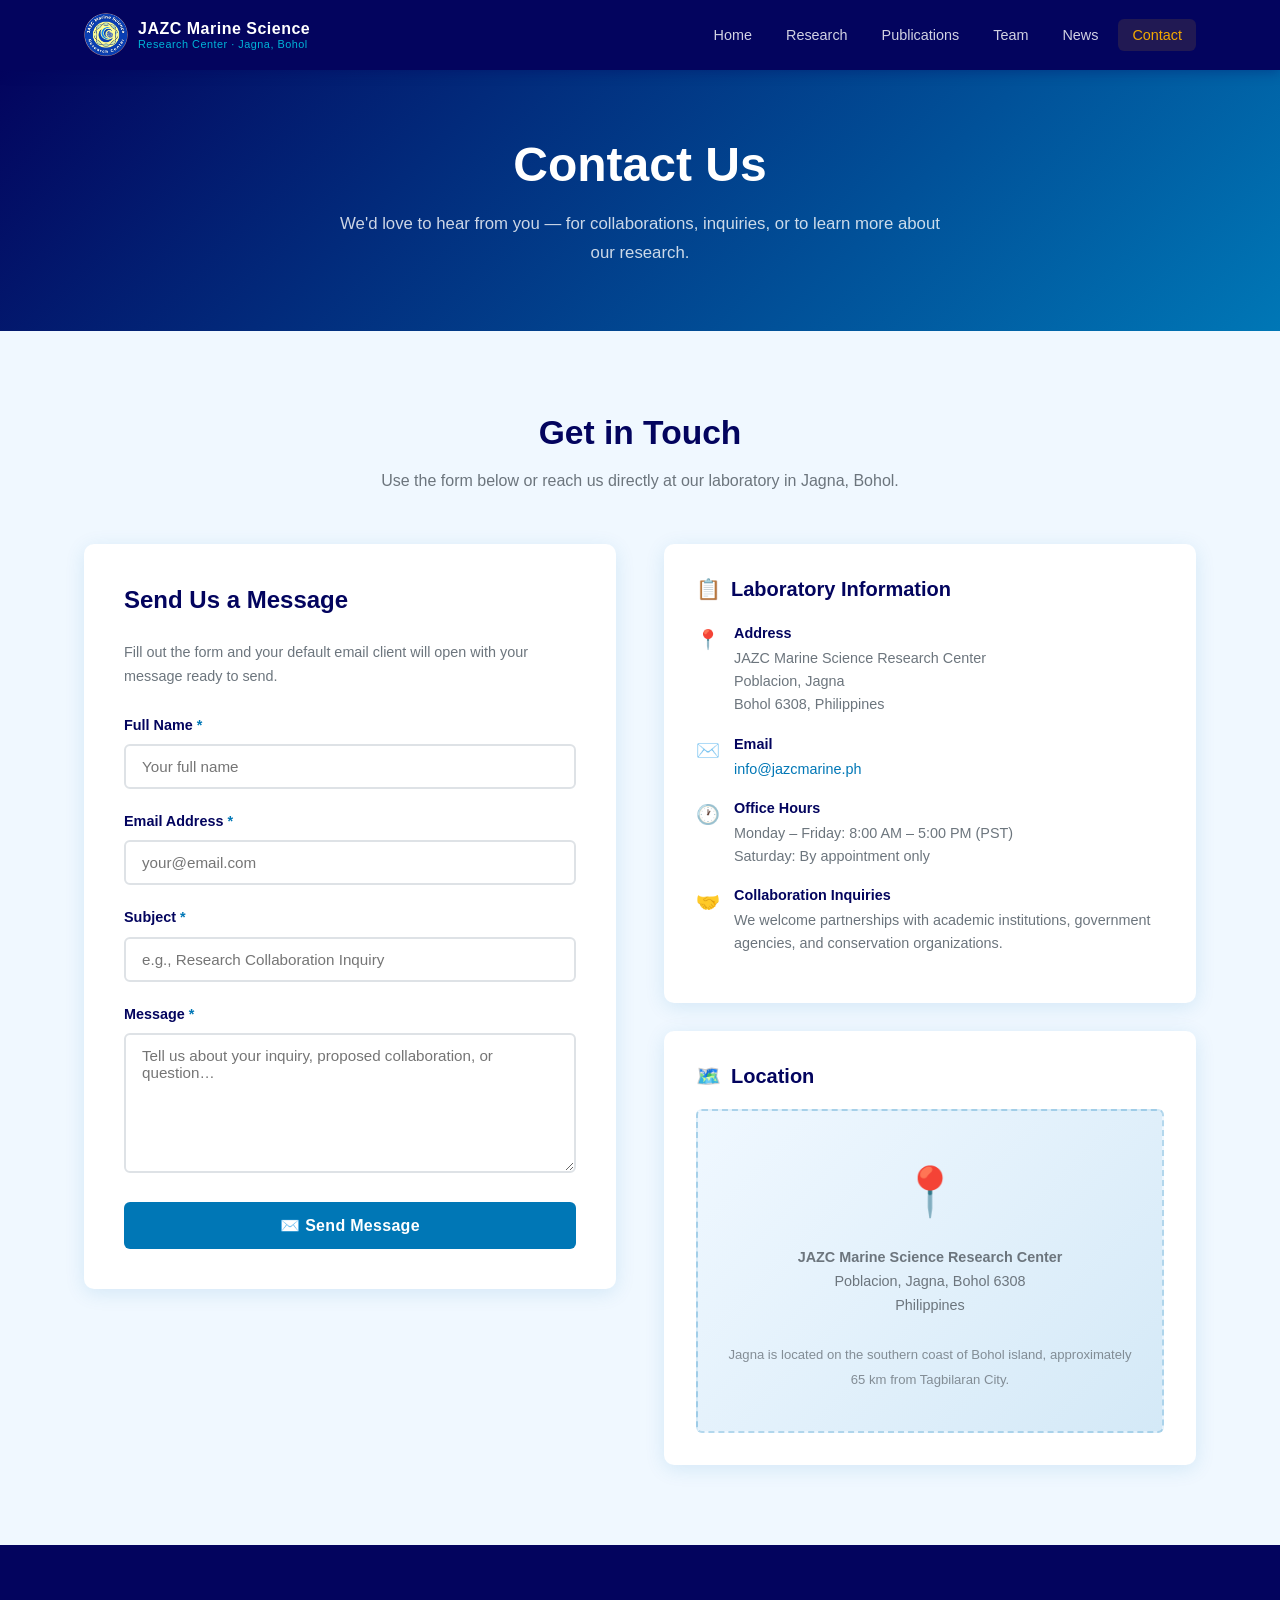
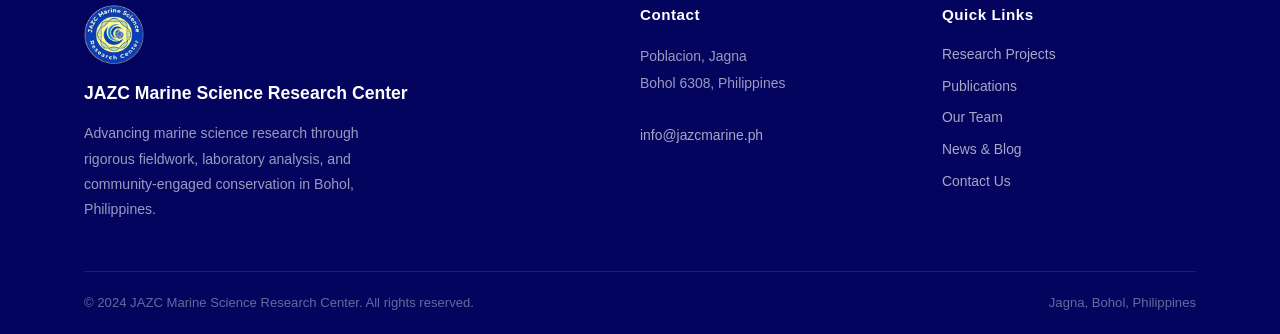
==== commit b3c817da: "Add JAZC logo and integrate across all pages - Replace wave emoji favicon with actual jazc-logo.png " ====
--- a/contact.html
+++ b/contact.html
@@ -5,7 +5,7 @@
   <meta name="viewport" content="width=device-width, initial-scale=1.0" />
   <meta name="description" content="Contact — JAZC Marine Science Research Center. Reach out for research collaborations, inquiries, or to visit our laboratory in Jagna, Bohol." />
   <title>Contact | JAZC Marine Science Research Center</title>
-  <link rel="icon" href="data:image/svg+xml,<svg xmlns='http://www.w3.org/2000/svg' viewBox='0 0 100 100'><text y='.9em' font-size='90'>🌊</text></svg>" />
+  <link rel="icon" type="image/png" href="jazc-logo.png" />
   <link rel="stylesheet" href="style.css" />
 </head>
 <body class="page-body">
@@ -14,7 +14,7 @@
   <nav class="navbar" role="navigation" aria-label="Main navigation">
     <div class="container">
       <a href="index.html" class="nav-brand" aria-label="JAZC Marine Science Research Center home">
-        <span class="brand-icon" aria-hidden="true">🌊</span>
+        <img src="jazc-logo.png" alt="JAZC Marine Science Research Center logo" class="brand-icon" />
         <span class="brand-text">
           <span class="brand-name">JAZC Marine Science</span>
           <span class="brand-sub">Research Center · Jagna, Bohol</span>
@@ -171,7 +171,8 @@
     <div class="container">
       <div class="footer-grid">
         <div class="footer-brand">
-          <span class="brand-name">🌊 JAZC Marine Science Research Center</span>
+          <img src="jazc-logo.png" alt="JAZC logo" class="footer-logo" />
+          <span class="brand-name">JAZC Marine Science Research Center</span>
           <p>Advancing marine science research through rigorous fieldwork, laboratory analysis, and community-engaged conservation in Bohol, Philippines.</p>
         </div>
         <div class="footer-col">
--- a/style.css
+++ b/style.css
@@ -210,8 +210,11 @@
 }
 
 .nav-brand .brand-icon {
-  font-size: 1.6rem;
-  line-height: 1;
+  width: 44px;
+  height: 44px;
+  border-radius: 50%;
+  object-fit: contain;
+  flex-shrink: 0;
 }
 
 .nav-brand .brand-text {
@@ -1147,6 +1150,14 @@
   padding-bottom: 48px;
 }
 
+.footer-logo {
+  width: 60px;
+  height: 60px;
+  border-radius: 50%;
+  object-fit: contain;
+  margin-bottom: 14px;
+}
+
 .footer-brand .brand-name {
   font-size: 1.1rem;
   font-weight: 700;
